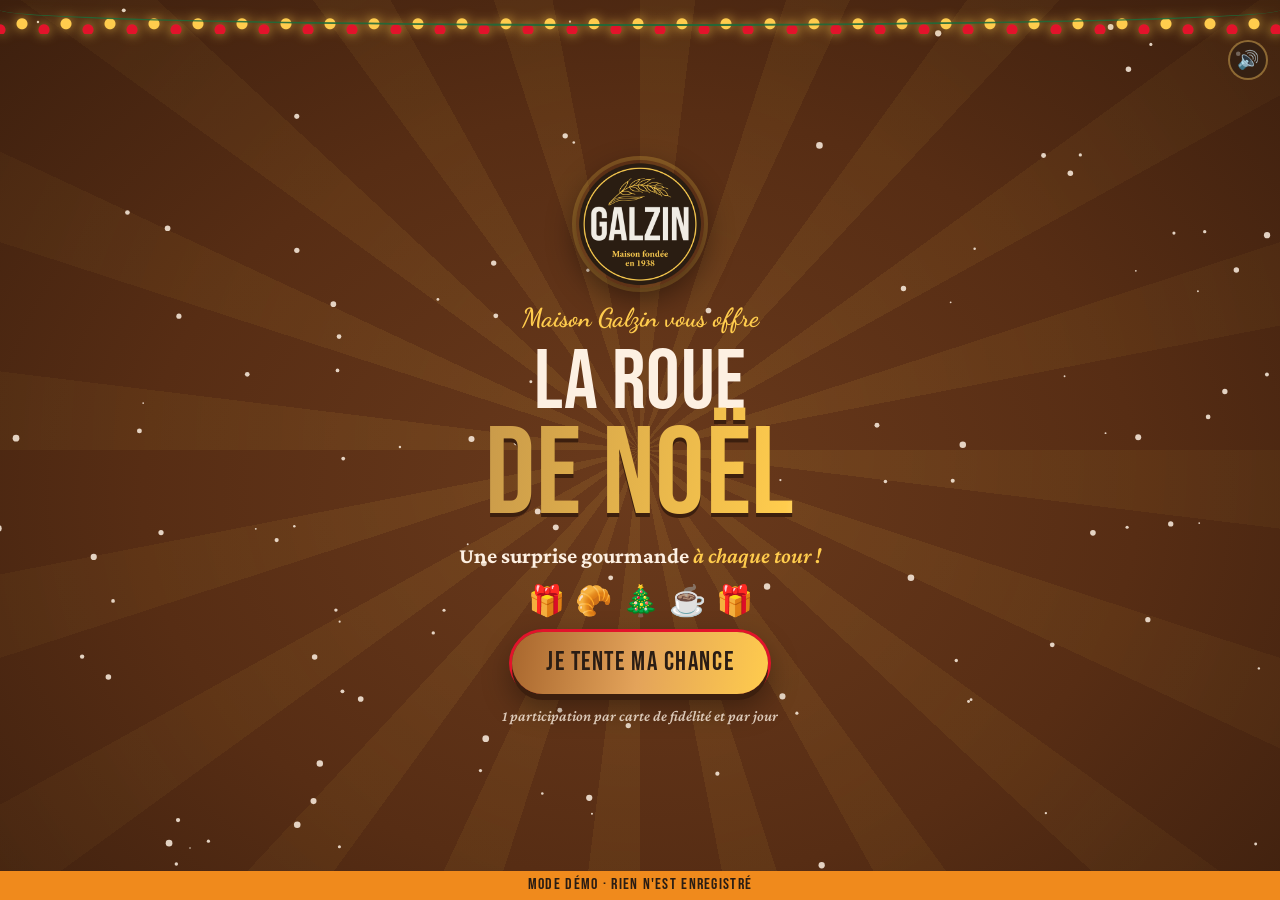
==== public/index.html @ 523971c6 "Roue de Noël Galzin : app mobile + tirage Supabase - 4 écrans animés (accueil, formulaire, roue, tic" ====
<!doctype html>
<html lang="fr">
<head>
  <meta charset="utf-8" />
  <meta name="viewport" content="width=device-width, initial-scale=1, viewport-fit=cover" />
  <meta name="theme-color" content="#3c1f0e" />
  <title>La Roue de Noël — Galzin</title>
  <meta name="description" content="Tournez la roue de Noël Galzin et gagnez une surprise à utiliser en boutique." />
  <link rel="icon" href="assets/img/galzin-logo.png" />
  <link rel="preload" href="assets/fonts/bebas-neue-latin-400-normal.woff2" as="font" type="font/woff2" crossorigin />
  <link rel="stylesheet" href="style.css" />
</head>
<body>
  <!-- Décor animé -->
  <div class="rays" aria-hidden="true"></div>
  <canvas id="snow" aria-hidden="true"></canvas>
  <div class="garland" aria-hidden="true"></div>
  <canvas id="confetti" aria-hidden="true"></canvas>

  <button id="sound" class="sound" aria-label="Couper le son" title="Son">🔊</button>
  <div id="demo" class="demo" hidden>MODE DÉMO · rien n'est enregistré</div>

  <main>
    <!-- 1. ACCUEIL -->
    <section id="s-home" class="screen is-active">
      <img class="logo logo-xl" src="assets/img/galzin-logo.png" alt="Galzin, maison fondée en 1938" />
      <p class="kicker">Maison Galzin vous offre</p>
      <h1 class="title">
        <span class="t-line">LA ROUE</span>
        <span class="t-line t-big">DE NOËL</span>
      </h1>
      <p class="lead">Une surprise gourmande <em>à chaque tour&nbsp;!</em></p>
      <div class="gift-row" aria-hidden="true"><span>🎁</span><span>🥐</span><span>🎄</span><span>☕</span><span>🎁</span></div>
      <button class="btn btn-main" data-go="s-form">Je tente ma chance</button>
      <p class="fine">1 participation par carte de fidélité et par jour</p>
    </section>

    <!-- 2. FORMULAIRE -->
    <section id="s-form" class="screen">
      <img class="logo logo-sm" src="assets/img/galzin-logo.png" alt="Galzin" />
      <h2 class="h2">VOS INFOS</h2>
      <p class="lead small">Pour débloquer la roue, <em>présentez-vous&nbsp;!</em></p>
      <form id="form" class="card" novalidate>
        <label class="field">
          <span>Prénom</span>
          <input name="prenom" autocomplete="given-name" required maxlength="60" placeholder="Marie" />
        </label>
        <label class="field">
          <span>Nom</span>
          <input name="nom" autocomplete="family-name" required maxlength="60" placeholder="Dupont" />
        </label>
        <label class="field">
          <span>N° de carte de fidélité</span>
          <input name="carte" inputmode="numeric" autocomplete="off" required maxlength="30" placeholder="Au dos de votre carte" />
        </label>
        <label class="check">
          <input type="checkbox" name="consent" required />
          <span>J'accepte le <a id="reglement" href="#" target="_blank" rel="noopener">règlement du jeu</a> et que mes informations soient utilisées par Maison Galzin pour ce jeu.</span>
        </label>
        <p id="form-error" class="error" role="alert" hidden></p>
        <button class="btn btn-main" type="submit">Débloquer la roue</button>
      </form>
      <button class="link" data-go="s-home">← Retour</button>
    </section>

    <!-- 3. ROUE -->
    <section id="s-wheel" class="screen">
      <p class="kicker" id="hello">À vous de jouer&nbsp;!</p>
      <h2 class="h2">TOURNEZ LA ROUE</h2>
      <div class="wheel-wrap" id="wheel-wrap">
        <div class="pointer" id="pointer" aria-hidden="true"></div>
        <canvas id="wheel" width="720" height="720" role="img" aria-label="Roue des cadeaux"></canvas>
        <button class="hub" id="spin" aria-label="Tourner la roue">
          <img src="assets/img/galzin-logo.png" alt="" />
          <span>GO</span>
        </button>
      </div>
      <p id="wheel-error" class="error" role="alert" hidden></p>
      <button class="btn btn-main" id="spin-btn">Tourner&nbsp;!</button>
    </section>

    <!-- 4. GAGNÉ -->
    <section id="s-win" class="screen">
      <p class="kicker" id="win-hello">Bravo&nbsp;!</p>
      <h2 class="h2 win-title">VOUS AVEZ GAGNÉ</h2>
      <div class="ticket" id="ticket">
        <div class="ticket-prize">
          <span class="prize-big" id="prize-big">-20%</span>
          <span class="prize-sub" id="prize-sub">Pain au choc</span>
        </div>
        <p class="prize-desc" id="prize-desc"></p>
        <div class="ticket-cut" aria-hidden="true"></div>
        <p class="scan">Présentez cet écran <em>en caisse</em></p>
        <img class="qr" id="qr" alt="QR code à scanner en caisse" />
        <p class="code" id="code">NOEL-XXXX-XXXX</p>
        <div class="live">
          <span class="live-dot"></span>
          <span id="live-clock">--:--:--</span>
          <span class="live-sep">·</span>
          <span id="live-date"></span>
        </div>
        <p class="validite" id="validite"></p>
      </div>
      <p class="fine" id="already" hidden>Vous avez déjà joué aujourd'hui avec cette carte : voici votre cadeau du jour. Revenez demain&nbsp;!</p>
      <p class="fine">Joyeuses fêtes de la part de toute l'équipe Galzin 🎄</p>
    </section>
  </main>

  <script src="config.js"></script>
  <script src="app.js"></script>
</body>
</html>
---- public/style.css ----
/* ==========================================================
   Roue de Noël — Galzin
   DA reprise de MOTION (galzin-fidelite) + couche Noël
   ========================================================== */
@font-face { font-family: "Bebas Neue"; src: url(assets/fonts/bebas-neue-latin-400-normal.woff2) format("woff2"); font-display: swap; }
@font-face { font-family: "Crimson Pro"; font-weight: 700; src: url(assets/fonts/crimson-pro-latin-700-normal.woff2) format("woff2"); font-display: swap; }
@font-face { font-family: "Crimson Pro"; font-weight: 600; font-style: italic; src: url(assets/fonts/crimson-pro-latin-600-italic.woff2) format("woff2"); font-display: swap; }
@font-face { font-family: "Dancing Script"; font-weight: 700; src: url(assets/fonts/dancing-script-latin-700-normal.woff2) format("woff2"); font-display: swap; }

:root {
  --brown: #572d14;
  --brown-2: #3c1f0e;
  --brown-3: #6a3a1c;
  --cream: #fdf0e2;
  --coral: #ee7a63;
  --orange: #f08a1c;
  --red: #e2132b;
  --ink: #2a1d14;
  --gold: #c99a4a;
  --gold-2: #e3a35a;
  --yellow: #ffcc4d;
  --green: #1f6b3a;
  --radius: 22px;
  --ease-pop: cubic-bezier(.2, 1.4, .4, 1);
}

* { box-sizing: border-box; -webkit-tap-highlight-color: transparent; }
html, body { height: 100%; }
body {
  margin: 0;
  min-height: 100dvh;
  overflow-x: hidden;
  color: var(--cream);
  background: radial-gradient(ellipse at 50% 55%, var(--brown-3) 0%, var(--brown) 55%, var(--brown-2) 100%);
  background-color: var(--brown-2);
  font-family: "Crimson Pro", Georgia, serif;
  font-weight: 700;
}

/* ---------- Décor ---------- */
.rays {
  position: fixed; left: 50%; top: 50%;
  width: 220vmax; height: 220vmax;
  margin: -110vmax 0 0 -110vmax;
  background: repeating-conic-gradient(from 0deg, rgba(255, 204, 77, .10) 0deg 7deg, transparent 7deg 18deg);
  -webkit-mask: radial-gradient(circle, #000 0%, transparent 55%);
          mask: radial-gradient(circle, #000 0%, transparent 55%);
  animation: spinRays 60s linear infinite;
  pointer-events: none; z-index: 0;
}
@keyframes spinRays { to { transform: rotate(360deg); } }

#snow, #confetti { position: fixed; inset: 0; width: 100%; height: 100%; pointer-events: none; }
#snow { z-index: 1; }
#confetti { z-index: 50; }

.garland {
  position: fixed; top: 0; left: 0; right: 0; height: 34px; z-index: 5; pointer-events: none;
  background:
    radial-gradient(circle at 50% 70%, var(--yellow) 0 5px, transparent 6px) 0 0 / 44px 34px repeat-x,
    radial-gradient(circle at 50% 70%, var(--red) 0 5px, transparent 6px) 22px 6px / 44px 34px repeat-x;
  filter: drop-shadow(0 0 6px rgba(255, 204, 77, .8));
  animation: blink 1.2s steps(2) infinite;
}
.garland::before {
  content: ""; position: absolute; left: 0; right: 0; top: 10px; height: 14px;
  border-bottom: 2px solid rgba(31, 107, 58, .9);
  border-radius: 0 0 50% 50% / 0 0 100% 100%;
}
@keyframes blink { 50% { filter: drop-shadow(0 0 2px rgba(226, 19, 43, .7)) brightness(.75); } }

.sound {
  position: fixed; top: 40px; right: 12px; z-index: 20;
  width: 40px; height: 40px; border-radius: 50%;
  border: 2px solid rgba(201, 154, 74, .6); background: rgba(42, 29, 20, .6);
  font-size: 18px; cursor: pointer;
}
.demo {
  position: fixed; pointer-events: none; bottom: 0; left: 0; right: 0; z-index: 30;
  background: var(--orange); color: var(--ink); text-align: center;
  font: 16px/1.8 "Bebas Neue", sans-serif; letter-spacing: .08em;
}

/* ---------- Écrans ---------- */
main { position: relative; z-index: 2; }
body.is-demo .screen { padding-bottom: 72px; }
.screen {
  display: none;
  min-height: 100dvh;
  max-width: 480px; margin: 0 auto;
  padding: 56px 16px 40px;
  flex-direction: column; align-items: center; justify-content: center;
  text-align: center; gap: 14px;
}
.screen.is-active { display: flex; }
.screen.is-active > * { animation: rise .7s var(--ease-pop) both; }
.screen.is-active > *:nth-child(2) { animation-delay: .06s; }
.screen.is-active > *:nth-child(3) { animation-delay: .12s; }
.screen.is-active > *:nth-child(4) { animation-delay: .18s; }
.screen.is-active > *:nth-child(5) { animation-delay: .24s; }
.screen.is-active > *:nth-child(6) { animation-delay: .30s; }
.screen.is-active > *:nth-child(7) { animation-delay: .36s; }
@keyframes rise { from { opacity: 0; transform: translateY(26px) scale(.96); } }

.logo { display: block; border-radius: 50%; box-shadow: 0 10px 30px rgba(0, 0, 0, .45), 0 0 0 4px rgba(255, 204, 77, .25); }
.logo-xl { width: 128px; height: 128px; animation: rise .7s var(--ease-pop) both, bob 3.2s ease-in-out 1s infinite !important; }
.logo-sm { width: 72px; height: 72px; }
@keyframes bob { 50% { transform: translateY(-8px) rotate(-4deg); } }

.kicker {
  margin: 0;
  font-family: "Dancing Script", cursive; font-size: 26px; color: var(--yellow);
}
.title { margin: 0; font-family: "Bebas Neue", sans-serif; font-weight: 400; line-height: .85; letter-spacing: .02em; }
.t-line { display: block; font-size: clamp(54px, 17vw, 84px); }
.t-big {
  font-size: clamp(76px, 25vw, 124px);
  background: linear-gradient(100deg, var(--gold) 0%, var(--yellow) 40%, #fff6d8 50%, var(--yellow) 60%, var(--gold) 100%);
  background-size: 250% 100%;
  -webkit-background-clip: text; background-clip: text; color: transparent;
  animation: shine 3s linear infinite;
  filter: drop-shadow(0 4px 0 var(--brown-2));
  padding-top: .14em; margin-top: -.1em;
}
@keyframes shine { to { background-position: -250% 0; } }

.h2 { margin: 0; font: 400 clamp(40px, 12vw, 56px)/.95 "Bebas Neue", sans-serif; letter-spacing: .03em; }
.lead { margin: 0; font-size: 22px; line-height: 1.2; }
.lead em, .scan em { color: var(--yellow); font-style: italic; font-weight: 600; }
.lead.small { font-size: 19px; }
.fine { margin: 0; font-size: 15px; opacity: .8; font-style: italic; font-weight: 600; }

.gift-row { display: flex; gap: 10px; font-size: 30px; }
.gift-row span { animation: hop 1.6s ease-in-out infinite; }
.gift-row span:nth-child(2) { animation-delay: .15s; }
.gift-row span:nth-child(3) { animation-delay: .3s; }
.gift-row span:nth-child(4) { animation-delay: .45s; }
.gift-row span:nth-child(5) { animation-delay: .6s; }
@keyframes hop { 30% { transform: translateY(-10px) rotate(8deg); } 60% { transform: translateY(0); } }

/* ---------- Boutons ---------- */
.btn {
  appearance: none; border: 0; cursor: pointer;
  font: 400 26px/1 "Bebas Neue", sans-serif; letter-spacing: .06em;
  padding: 18px 34px; border-radius: 999px;
}
.btn-main {
  position: relative; overflow: hidden;
  color: var(--ink);
  background: linear-gradient(100deg, #a8662d 0%, var(--gold-2) 50%, var(--yellow) 100%);
  box-shadow: 0 6px 0 var(--brown-2), 0 0 0 3px var(--red), 0 12px 30px rgba(0, 0, 0, .4);
  transition: transform .15s, box-shadow .15s;
  animation: rise .7s var(--ease-pop) both, pulse 2s ease-in-out 1.2s infinite !important;
}
.btn-main::after {
  content: ""; position: absolute; top: 0; bottom: 0; width: 40%; left: -60%;
  background: linear-gradient(100deg, transparent, rgba(255, 255, 255, .7), transparent);
  transform: skewX(-20deg); animation: sweep 2.6s ease-in-out infinite;
}
.btn-main:active { transform: translateY(5px); box-shadow: 0 1px 0 var(--brown-2), 0 0 0 3px var(--red); }
.btn-main:disabled { filter: grayscale(.6) brightness(.8); animation: none !important; cursor: default; }
@keyframes pulse { 50% { transform: scale(1.05); } }
@keyframes sweep { 60%, 100% { left: 130%; } }
.link { background: none; border: 0; color: var(--cream); opacity: .75; font: 600 italic 17px "Crimson Pro", serif; cursor: pointer; }

/* ---------- Formulaire ---------- */
.card {
  width: 100%;
  background: var(--cream); color: var(--ink);
  border-radius: var(--radius); padding: 22px 18px;
  box-shadow: 0 0 0 3px var(--gold), 0 18px 40px rgba(0, 0, 0, .45);
  display: flex; flex-direction: column; gap: 14px; text-align: left;
}
.field { display: flex; flex-direction: column; gap: 6px; }
.field span { font: 400 18px "Bebas Neue", sans-serif; letter-spacing: .06em; color: var(--brown); }
.field input {
  font: 700 19px "Crimson Pro", serif; color: var(--ink);
  padding: 13px 14px; border-radius: 14px;
  border: 2px solid #e7cfae; background: #fff; outline: none;
  transition: border-color .2s, box-shadow .2s, transform .2s;
}
.field input:focus { border-color: var(--gold); box-shadow: 0 0 0 4px rgba(201, 154, 74, .25); transform: scale(1.01); }
.field input.bad { border-color: var(--red); animation: shake .4s; }
.check { display: flex; gap: 10px; align-items: flex-start; font: 600 italic 15px/1.3 "Crimson Pro", serif; color: #7a5232; }
.check input { width: 20px; height: 20px; margin-top: 2px; accent-color: var(--red); flex: none; }
.check a { color: var(--red); }
.check.bad { animation: shake .4s; }
.card .btn-main { margin-top: 6px; align-self: center; }
.error { margin: 0; color: #fff; background: var(--red); border-radius: 12px; padding: 10px 12px; font-size: 16px; text-align: center; }
@keyframes shake { 25% { transform: translateX(-6px); } 75% { transform: translateX(6px); } }

/* ---------- Roue ---------- */
.wheel-wrap { position: relative; width: min(92vw, 420px); aspect-ratio: 1; margin: 10px 0; }
.wheel-wrap::before {
  content: ""; position: absolute; inset: -14px; border-radius: 50%;
  background: radial-gradient(circle, rgba(255, 204, 77, .35), transparent 70%);
  animation: glow 2s ease-in-out infinite;
}
@keyframes glow { 50% { transform: scale(1.06); opacity: .6; } }
#wheel { position: relative; width: 100%; height: 100%; display: block; filter: drop-shadow(0 16px 30px rgba(0, 0, 0, .55)); }
.pointer {
  position: absolute; top: -18px; left: 50%; z-index: 3;
  width: 46px; height: 58px; margin-left: -23px;
  transform-origin: 50% 20%;
  background: var(--red);
  clip-path: polygon(50% 100%, 0 28%, 18% 0, 82% 0, 100% 28%);
  filter: drop-shadow(0 4px 0 var(--brown-2));
}
.pointer::after { content: ""; position: absolute; left: 50%; top: 12px; width: 14px; height: 14px; margin-left: -7px; border-radius: 50%; background: var(--yellow); }
.pointer.tick { animation: tick .12s ease-out; }
@keyframes tick { 40% { transform: rotate(-22deg); } }
.hub {
  position: absolute; left: 50%; top: 50%; z-index: 2;
  width: 27%; aspect-ratio: 1; transform: translate(-50%, -50%);
  border-radius: 50%; border: 5px solid var(--yellow); padding: 0;
  background: var(--brown-2); cursor: pointer; overflow: hidden;
  box-shadow: 0 0 0 4px var(--brown-2), 0 6px 18px rgba(0, 0, 0, .5);
  transition: transform .2s;
}
.hub img { width: 100%; height: 100%; display: block; }
.hub span {
  position: absolute; inset: 0; display: grid; place-items: center;
  font: 400 34px "Bebas Neue", sans-serif; color: var(--ink);
  background: rgba(255, 204, 77, .92); opacity: 0; transition: opacity .3s;
}
.hub:hover span, .hub:focus-visible span { opacity: 1; }
.hub:active { transform: translate(-50%, -50%) scale(.93); }

/* ---------- Ticket gagnant ---------- */
.win-title { animation: rise .7s var(--ease-pop) both, wiggle 2.4s ease-in-out 1s infinite !important; }
@keyframes wiggle { 10% { transform: rotate(-3deg) scale(1.04); } 20% { transform: rotate(3deg) scale(1.04); } 30% { transform: none; } }
.ticket {
  position: relative; width: 100%;
  background: var(--cream); color: var(--ink);
  border-radius: var(--radius); padding: 22px 18px 18px;
  box-shadow: 0 0 0 3px var(--gold), 0 0 0 7px var(--red), 0 22px 50px rgba(0, 0, 0, .5);
}
.ticket-prize { display: flex; flex-direction: column; align-items: center; }
.prize-big {
  font: 400 clamp(72px, 24vw, 108px)/.9 "Bebas Neue", sans-serif; color: var(--red);
  text-shadow: 0 4px 0 var(--brown-2);
  animation: popIn .9s var(--ease-pop) .3s both;
}
.prize-sub { font: 400 34px/1 "Bebas Neue", sans-serif; color: var(--brown); letter-spacing: .03em; }
@keyframes popIn { from { transform: scale(0) rotate(-20deg); } }
.prize-desc { margin: 8px 0 0; font: 600 italic 19px "Crimson Pro", serif; color: #7a5232; }
.ticket-cut { margin: 16px -18px; border-top: 3px dashed #e1c49b; position: relative; }
.ticket-cut::before, .ticket-cut::after {
  content: ""; position: absolute; top: -14px; width: 26px; height: 26px; border-radius: 50%; background: var(--brown);
}
.ticket-cut::before { left: -13px; } .ticket-cut::after { right: -13px; }
.scan { margin: 0 0 10px; font-size: 20px; }
.scan em { color: var(--red); }
.qr { width: min(62vw, 230px); aspect-ratio: 1; object-fit: contain; display: block; margin: 0 auto; background: #fff; border-radius: 12px; padding: 6px; box-shadow: 0 0 0 2px #e7cfae; }
.code { margin: 10px 0 4px; font: 400 30px "Bebas Neue", sans-serif; letter-spacing: .12em; color: var(--brown); }
.live { display: inline-flex; align-items: center; gap: 8px; font: 400 20px "Bebas Neue", sans-serif; letter-spacing: .06em; color: var(--green); background: #e9f5ec; padding: 4px 14px; border-radius: 999px; }
.live-dot { width: 10px; height: 10px; border-radius: 50%; background: #23a455; animation: livePulse 1s ease-in-out infinite; }
@keyframes livePulse { 50% { box-shadow: 0 0 0 6px rgba(35, 164, 85, .25); transform: scale(.8); } }
.live-sep { opacity: .5; }
.validite { margin: 10px 0 0; font: 600 italic 14px "Crimson Pro", serif; color: #7a5232; }

@media (prefers-reduced-motion: reduce) {
  *, *::before, *::after { animation-duration: .001s !important; animation-iteration-count: 1 !important; }
}
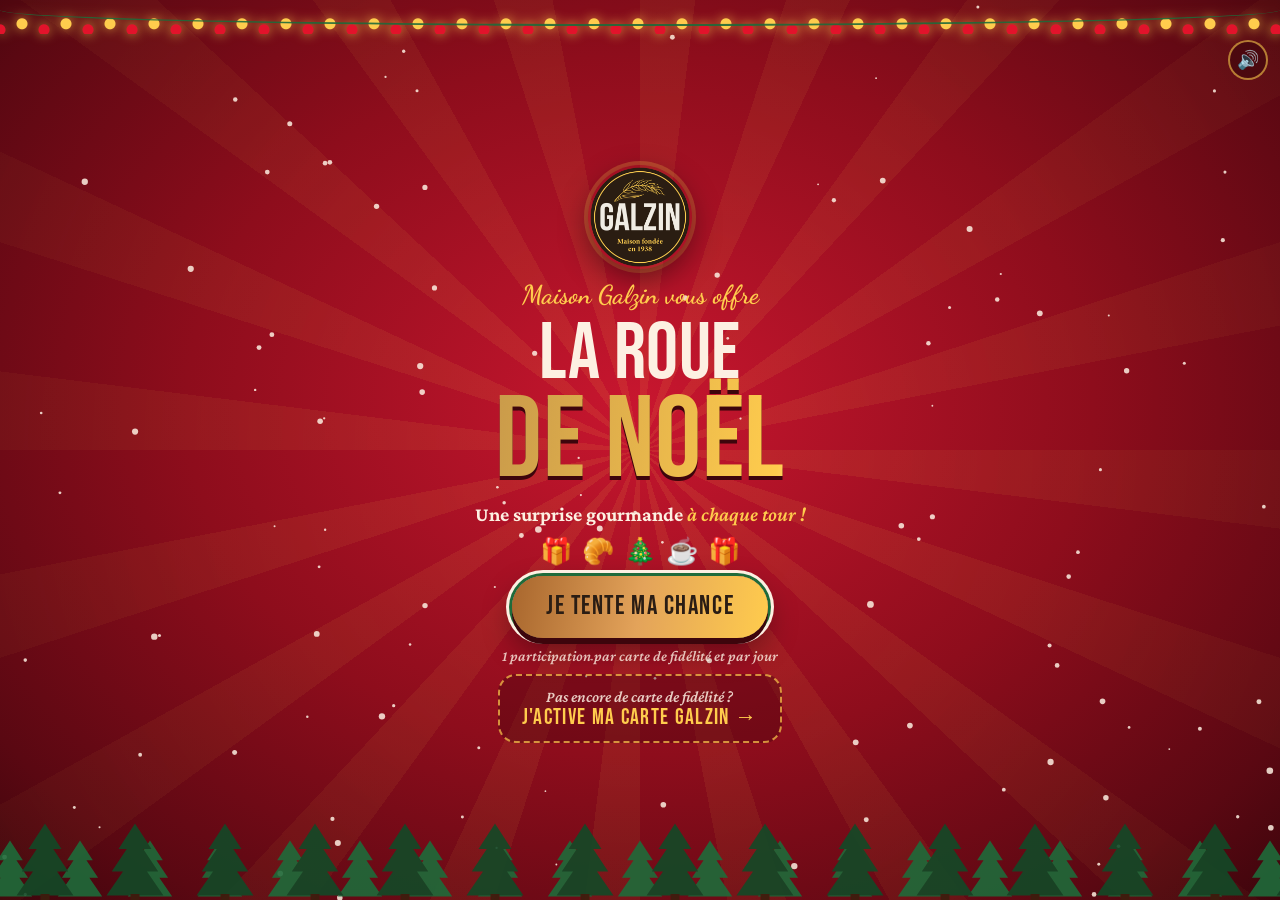
==== commit 68c9d588: "DA Noël (rouge, vert sapin, or) + bouton d'activation de la carte fidélité - Fond rouge Noël, sapins" ====
--- a/public/index.html
+++ b/public/index.html
@@ -3,7 +3,7 @@
 <head>
   <meta charset="utf-8" />
   <meta name="viewport" content="width=device-width, initial-scale=1, viewport-fit=cover" />
-  <meta name="theme-color" content="#3c1f0e" />
+  <meta name="theme-color" content="#8e0d1c" />
   <title>La Roue de Noël — Galzin</title>
   <meta name="description" content="Tournez la roue de Noël Galzin et gagnez une surprise à utiliser en boutique." />
   <link rel="icon" href="assets/img/galzin-logo.png" />
@@ -14,6 +14,7 @@
   <!-- Décor animé -->
   <div class="rays" aria-hidden="true"></div>
   <canvas id="snow" aria-hidden="true"></canvas>
+  <div class="pines" aria-hidden="true"></div>
   <div class="garland" aria-hidden="true"></div>
   <canvas id="confetti" aria-hidden="true"></canvas>
 
@@ -33,6 +34,10 @@
       <div class="gift-row" aria-hidden="true"><span>🎁</span><span>🥐</span><span>🎄</span><span>☕</span><span>🎁</span></div>
       <button class="btn btn-main" data-go="s-form">Je tente ma chance</button>
       <p class="fine">1 participation par carte de fidélité et par jour</p>
+      <a class="btn-ghost js-fidelite" href="https://www.galzin.fr/fidelite/" target="_blank" rel="noopener">
+        <small>Pas encore de carte de fidélité&nbsp;?</small>
+        <strong>J'active ma carte Galzin →</strong>
+      </a>
     </section>
 
     <!-- 2. FORMULAIRE -->
@@ -52,6 +57,7 @@
         <label class="field">
           <span>N° de carte de fidélité</span>
           <input name="carte" inputmode="numeric" autocomplete="off" required maxlength="30" placeholder="Au dos de votre carte" />
+          <p class="hint">Pas encore de carte&nbsp;? <a class="js-fidelite" href="https://www.galzin.fr/fidelite/" target="_blank" rel="noopener">Activez-la sur galzin.fr</a>, puis revenez jouer&nbsp;!</p>
         </label>
         <label class="check">
           <input type="checkbox" name="consent" required />
--- a/public/style.css
+++ b/public/style.css
@@ -20,6 +20,12 @@
   --gold-2: #e3a35a;
   --yellow: #ffcc4d;
   --green: #1f6b3a;
+  --green-2: #124a27;
+  /* Noël */
+  --noel: #c8162f;
+  --noel-2: #8e0d1c;
+  --noel-3: #5a0812;
+  --noel-4: #3d050c;
   --radius: 22px;
   --ease-pop: cubic-bezier(.2, 1.4, .4, 1);
 }
@@ -31,8 +37,8 @@
   min-height: 100dvh;
   overflow-x: hidden;
   color: var(--cream);
-  background: radial-gradient(ellipse at 50% 55%, var(--brown-3) 0%, var(--brown) 55%, var(--brown-2) 100%);
-  background-color: var(--brown-2);
+  background: radial-gradient(ellipse at 50% 45%, var(--noel) 0%, var(--noel-2) 50%, var(--noel-3) 85%, var(--noel-4) 100%);
+  background-color: var(--noel-3);
   font-family: "Crimson Pro", Georgia, serif;
   font-weight: 700;
 }
@@ -50,6 +56,13 @@
 }
 @keyframes spinRays { to { transform: rotate(360deg); } }
 
+.pines {
+  position: fixed; left: 0; right: 0; bottom: 0; height: 120px; z-index: 1; pointer-events: none; opacity: .9;
+  background:
+    url("data:image/svg+xml,%3Csvg xmlns='http://www.w3.org/2000/svg' viewBox='0 0 120 120'%3E%3Cpath d='M60 18 82 52H71l20 30H76l22 32H22l22-32H29l20-30H38z' fill='%23124a27'/%3E%3Crect x='54' y='112' width='12' height='8' fill='%233c1f0e'/%3E%3C/svg%3E") 0 100% / 90px 90px repeat-x,
+    url("data:image/svg+xml,%3Csvg xmlns='http://www.w3.org/2000/svg' viewBox='0 0 120 120'%3E%3Cpath d='M60 18 82 52H71l20 30H76l22 32H22l22-32H29l20-30H38z' fill='%231f6b3a'/%3E%3C/svg%3E") 45px 100% / 70px 70px repeat-x;
+  -webkit-mask: linear-gradient(transparent, #000 40%); mask: linear-gradient(transparent, #000 40%);
+}
 #snow, #confetti { position: fixed; inset: 0; width: 100%; height: 100%; pointer-events: none; }
 #snow { z-index: 1; }
 #confetti { z-index: 50; }
@@ -72,12 +85,12 @@
 .sound {
   position: fixed; top: 40px; right: 12px; z-index: 20;
   width: 40px; height: 40px; border-radius: 50%;
-  border: 2px solid rgba(201, 154, 74, .6); background: rgba(42, 29, 20, .6);
+  border: 2px solid rgba(255, 204, 77, .6); background: rgba(61, 5, 12, .6);
   font-size: 18px; cursor: pointer;
 }
 .demo {
   position: fixed; pointer-events: none; bottom: 0; left: 0; right: 0; z-index: 30;
-  background: var(--orange); color: var(--ink); text-align: center;
+  background: var(--yellow); color: var(--ink); text-align: center;
   font: 16px/1.8 "Bebas Neue", sans-serif; letter-spacing: .08em;
 }
 
@@ -103,7 +116,7 @@
 @keyframes rise { from { opacity: 0; transform: translateY(26px) scale(.96); } }
 
 .logo { display: block; border-radius: 50%; box-shadow: 0 10px 30px rgba(0, 0, 0, .45), 0 0 0 4px rgba(255, 204, 77, .25); }
-.logo-xl { width: 128px; height: 128px; animation: rise .7s var(--ease-pop) both, bob 3.2s ease-in-out 1s infinite !important; }
+.logo-xl { width: 104px; height: 104px; animation: rise .7s var(--ease-pop) both, bob 3.2s ease-in-out 1s infinite !important; }
 .logo-sm { width: 72px; height: 72px; }
 @keyframes bob { 50% { transform: translateY(-8px) rotate(-4deg); } }
 
@@ -119,7 +132,7 @@
   background-size: 250% 100%;
   -webkit-background-clip: text; background-clip: text; color: transparent;
   animation: shine 3s linear infinite;
-  filter: drop-shadow(0 4px 0 var(--brown-2));
+  filter: drop-shadow(0 4px 0 var(--noel-4));
   padding-top: .14em; margin-top: -.1em;
 }
 @keyframes shine { to { background-position: -250% 0; } }
@@ -130,7 +143,7 @@
 .lead.small { font-size: 19px; }
 .fine { margin: 0; font-size: 15px; opacity: .8; font-style: italic; font-weight: 600; }
 
-.gift-row { display: flex; gap: 10px; font-size: 30px; }
+.gift-row { display: flex; gap: 10px; font-size: 26px; }
 .gift-row span { animation: hop 1.6s ease-in-out infinite; }
 .gift-row span:nth-child(2) { animation-delay: .15s; }
 .gift-row span:nth-child(3) { animation-delay: .3s; }
@@ -148,7 +161,7 @@
   position: relative; overflow: hidden;
   color: var(--ink);
   background: linear-gradient(100deg, #a8662d 0%, var(--gold-2) 50%, var(--yellow) 100%);
-  box-shadow: 0 6px 0 var(--brown-2), 0 0 0 3px var(--red), 0 12px 30px rgba(0, 0, 0, .4);
+  box-shadow: 0 6px 0 var(--noel-4), 0 0 0 3px var(--green), 0 0 0 6px var(--cream), 0 12px 30px rgba(0, 0, 0, .4);
   transition: transform .15s, box-shadow .15s;
   animation: rise .7s var(--ease-pop) both, pulse 2s ease-in-out 1.2s infinite !important;
 }
@@ -157,10 +170,23 @@
   background: linear-gradient(100deg, transparent, rgba(255, 255, 255, .7), transparent);
   transform: skewX(-20deg); animation: sweep 2.6s ease-in-out infinite;
 }
-.btn-main:active { transform: translateY(5px); box-shadow: 0 1px 0 var(--brown-2), 0 0 0 3px var(--red); }
+.btn-main:active { transform: translateY(5px); box-shadow: 0 1px 0 var(--noel-4), 0 0 0 3px var(--green), 0 0 0 6px var(--cream); }
 .btn-main:disabled { filter: grayscale(.6) brightness(.8); animation: none !important; cursor: default; }
 @keyframes pulse { 50% { transform: scale(1.05); } }
 @keyframes sweep { 60%, 100% { left: 130%; } }
+.btn-ghost {
+  display: inline-flex; flex-direction: column; align-items: center; gap: 2px;
+  text-decoration: none; color: var(--cream);
+  padding: 12px 22px; border-radius: 18px;
+  border: 2px dashed rgba(255, 204, 77, .7); background: rgba(61, 5, 12, .35);
+  transition: transform .2s, background .2s;
+}
+.btn-ghost small { font: 600 italic 16px "Crimson Pro", serif; opacity: .85; }
+.btn-ghost strong { font: 400 22px/1 "Bebas Neue", sans-serif; letter-spacing: .06em; color: var(--yellow); }
+.btn-ghost:hover, .btn-ghost:focus-visible { background: rgba(61, 5, 12, .6); transform: scale(1.03); }
+.btn-ghost:active { transform: scale(.97); }
+.hint { margin: 2px 0 0; font: 600 italic 14px "Crimson Pro", serif; color: #7a5232; }
+.hint a { color: var(--noel); font-weight: 700; }
 .link { background: none; border: 0; color: var(--cream); opacity: .75; font: 600 italic 17px "Crimson Pro", serif; cursor: pointer; }
 
 /* ---------- Formulaire ---------- */
@@ -168,7 +194,7 @@
   width: 100%;
   background: var(--cream); color: var(--ink);
   border-radius: var(--radius); padding: 22px 18px;
-  box-shadow: 0 0 0 3px var(--gold), 0 18px 40px rgba(0, 0, 0, .45);
+  box-shadow: 0 0 0 3px var(--gold), 0 0 0 7px var(--green), 0 18px 40px rgba(0, 0, 0, .45);
   display: flex; flex-direction: column; gap: 14px; text-align: left;
 }
 .field { display: flex; flex-direction: column; gap: 6px; }
@@ -182,11 +208,11 @@
 .field input:focus { border-color: var(--gold); box-shadow: 0 0 0 4px rgba(201, 154, 74, .25); transform: scale(1.01); }
 .field input.bad { border-color: var(--red); animation: shake .4s; }
 .check { display: flex; gap: 10px; align-items: flex-start; font: 600 italic 15px/1.3 "Crimson Pro", serif; color: #7a5232; }
-.check input { width: 20px; height: 20px; margin-top: 2px; accent-color: var(--red); flex: none; }
+.check input { width: 20px; height: 20px; margin-top: 2px; accent-color: var(--noel); flex: none; }
 .check a { color: var(--red); }
 .check.bad { animation: shake .4s; }
 .card .btn-main { margin-top: 6px; align-self: center; }
-.error { margin: 0; color: #fff; background: var(--red); border-radius: 12px; padding: 10px 12px; font-size: 16px; text-align: center; }
+.error { margin: 0; color: #fff; background: var(--noel-2); box-shadow: 0 0 0 2px var(--yellow); border-radius: 12px; padding: 10px 12px; font-size: 16px; text-align: center; }
 @keyframes shake { 25% { transform: translateX(-6px); } 75% { transform: translateX(6px); } }
 
 /* ---------- Roue ---------- */
@@ -202,11 +228,11 @@
   position: absolute; top: -18px; left: 50%; z-index: 3;
   width: 46px; height: 58px; margin-left: -23px;
   transform-origin: 50% 20%;
-  background: var(--red);
+  background: linear-gradient(180deg, var(--yellow), var(--gold));
   clip-path: polygon(50% 100%, 0 28%, 18% 0, 82% 0, 100% 28%);
-  filter: drop-shadow(0 4px 0 var(--brown-2));
-}
-.pointer::after { content: ""; position: absolute; left: 50%; top: 12px; width: 14px; height: 14px; margin-left: -7px; border-radius: 50%; background: var(--yellow); }
+  filter: drop-shadow(0 4px 0 var(--noel-4));
+}
+.pointer::after { content: ""; position: absolute; left: 50%; top: 12px; width: 14px; height: 14px; margin-left: -7px; border-radius: 50%; background: var(--noel); }
 .pointer.tick { animation: tick .12s ease-out; }
 @keyframes tick { 40% { transform: rotate(-22deg); } }
 .hub {
@@ -233,12 +259,12 @@
   position: relative; width: 100%;
   background: var(--cream); color: var(--ink);
   border-radius: var(--radius); padding: 22px 18px 18px;
-  box-shadow: 0 0 0 3px var(--gold), 0 0 0 7px var(--red), 0 22px 50px rgba(0, 0, 0, .5);
+  box-shadow: 0 0 0 3px var(--gold), 0 0 0 7px var(--green), 0 22px 50px rgba(0, 0, 0, .5);
 }
 .ticket-prize { display: flex; flex-direction: column; align-items: center; }
 .prize-big {
-  font: 400 clamp(72px, 24vw, 108px)/.9 "Bebas Neue", sans-serif; color: var(--red);
-  text-shadow: 0 4px 0 var(--brown-2);
+  font: 400 clamp(72px, 24vw, 108px)/.9 "Bebas Neue", sans-serif; color: var(--noel);
+  text-shadow: 0 4px 0 var(--noel-4);
   animation: popIn .9s var(--ease-pop) .3s both;
 }
 .prize-sub { font: 400 34px/1 "Bebas Neue", sans-serif; color: var(--brown); letter-spacing: .03em; }
@@ -246,11 +272,11 @@
 .prize-desc { margin: 8px 0 0; font: 600 italic 19px "Crimson Pro", serif; color: #7a5232; }
 .ticket-cut { margin: 16px -18px; border-top: 3px dashed #e1c49b; position: relative; }
 .ticket-cut::before, .ticket-cut::after {
-  content: ""; position: absolute; top: -14px; width: 26px; height: 26px; border-radius: 50%; background: var(--brown);
+  content: ""; position: absolute; top: -14px; width: 26px; height: 26px; border-radius: 50%; background: var(--noel-2);
 }
 .ticket-cut::before { left: -13px; } .ticket-cut::after { right: -13px; }
 .scan { margin: 0 0 10px; font-size: 20px; }
-.scan em { color: var(--red); }
+.scan em { color: var(--noel); }
 .qr { width: min(62vw, 230px); aspect-ratio: 1; object-fit: contain; display: block; margin: 0 auto; background: #fff; border-radius: 12px; padding: 6px; box-shadow: 0 0 0 2px #e7cfae; }
 .code { margin: 10px 0 4px; font: 400 30px "Bebas Neue", sans-serif; letter-spacing: .12em; color: var(--brown); }
 .live { display: inline-flex; align-items: center; gap: 8px; font: 400 20px "Bebas Neue", sans-serif; letter-spacing: .06em; color: var(--green); background: #e9f5ec; padding: 4px 14px; border-radius: 999px; }
@@ -262,3 +288,9 @@
 @media (prefers-reduced-motion: reduce) {
   *, *::before, *::after { animation-duration: .001s !important; animation-iteration-count: 1 !important; }
 }
+
+/* Accueil compact : tout doit tenir sans scroller sur un téléphone */
+#s-home { gap: 10px; padding-top: 48px; }
+#s-home .t-line { font-size: clamp(48px, 15vw, 80px); }
+#s-home .t-big { font-size: clamp(68px, 22vw, 116px); }
+#s-home .lead { font-size: 20px; }
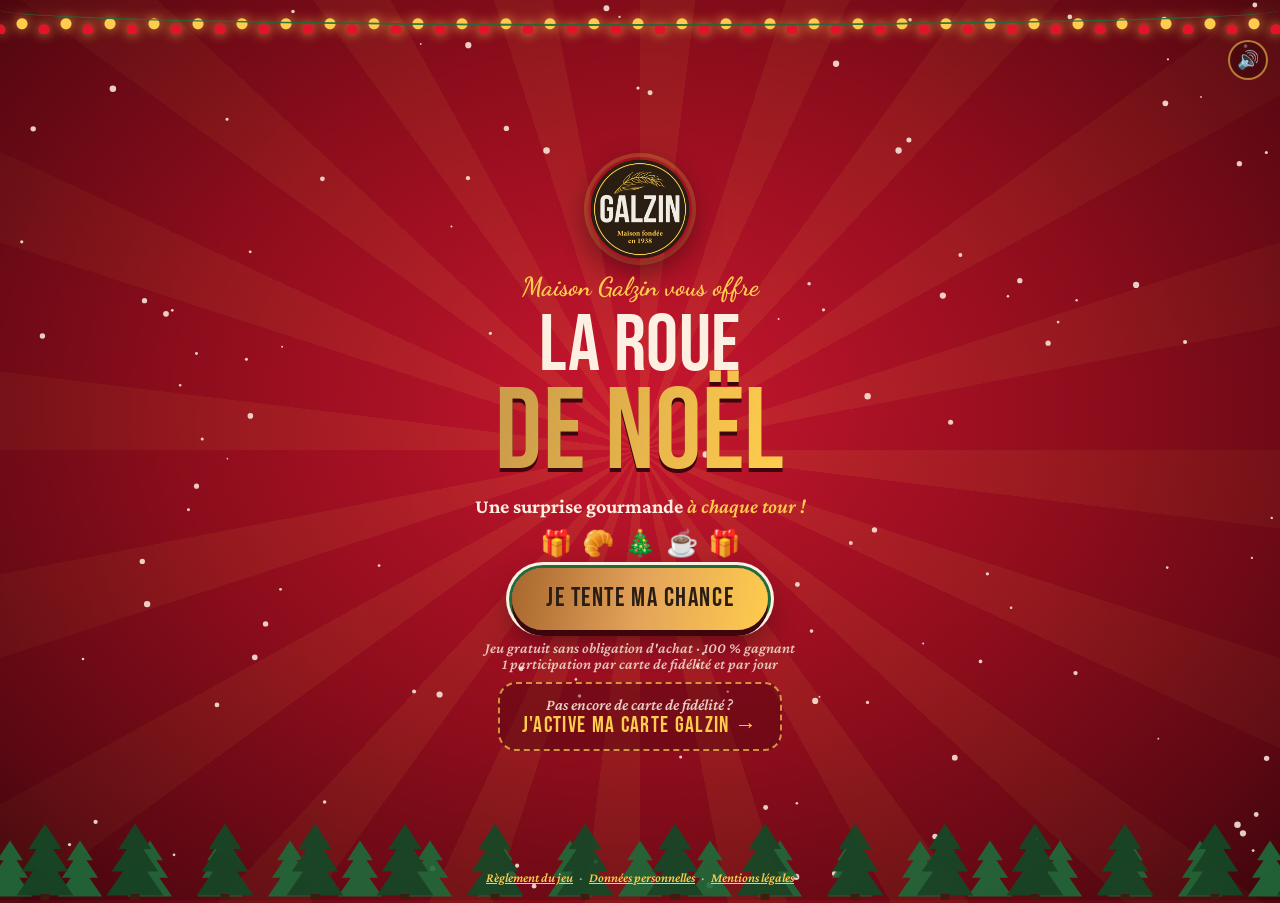
==== commit 88f52bd9: "Règlement du jeu, politique RGPD et mentions légales - Page reglement.html (règlement 12 articles, d" ====
--- a/public/index.html
+++ b/public/index.html
@@ -33,7 +33,7 @@
       <p class="lead">Une surprise gourmande <em>à chaque tour&nbsp;!</em></p>
       <div class="gift-row" aria-hidden="true"><span>🎁</span><span>🥐</span><span>🎄</span><span>☕</span><span>🎁</span></div>
       <button class="btn btn-main" data-go="s-form">Je tente ma chance</button>
-      <p class="fine">1 participation par carte de fidélité et par jour</p>
+      <p class="fine">Jeu gratuit sans obligation d'achat · 100 % gagnant<br />1 participation par carte de fidélité et par jour</p>
       <a class="btn-ghost js-fidelite" href="https://www.galzin.fr/fidelite/" target="_blank" rel="noopener">
         <small>Pas encore de carte de fidélité&nbsp;?</small>
         <strong>J'active ma carte Galzin →</strong>
@@ -61,8 +61,9 @@
         </label>
         <label class="check">
           <input type="checkbox" name="consent" required />
-          <span>J'accepte le <a id="reglement" href="#" target="_blank" rel="noopener">règlement du jeu</a> et que mes informations soient utilisées par Maison Galzin pour ce jeu.</span>
+          <span>Je certifie être majeur(e) et j'accepte le <a id="reglement" href="reglement.html#reglement" target="_blank" rel="noopener">règlement du jeu</a>.</span>
         </label>
+        <p class="rgpd">Vos prénom, nom et n° de carte sont utilisés par GALZIN GOURMET uniquement pour organiser le jeu, limiter à une participation par jour et vérifier votre gain en caisse. Ils ne servent pas à la prospection et sont supprimés automatiquement après 3 mois. Vous pouvez exercer vos droits (accès, rectification, effacement, opposition) : <a href="reglement.html#donnees" target="_blank" rel="noopener">en savoir plus</a>.</p>
         <p id="form-error" class="error" role="alert" hidden></p>
         <button class="btn btn-main" type="submit">Débloquer la roue</button>
       </form>
@@ -109,8 +110,17 @@
       </div>
       <p class="fine" id="already" hidden>Vous avez déjà joué aujourd'hui avec cette carte : voici votre cadeau du jour. Revenez demain&nbsp;!</p>
       <p class="fine">Joyeuses fêtes de la part de toute l'équipe Galzin 🎄</p>
+      <p class="fine small-print">Lot nominatif, valable le jour du gain, non échangeable ni remboursable. <a href="reglement.html#reglement" target="_blank" rel="noopener">Règlement</a></p>
     </section>
   </main>
+
+  <footer class="legal-links">
+    <a href="reglement.html#reglement">Règlement du jeu</a>
+    <span aria-hidden="true">·</span>
+    <a href="reglement.html#donnees">Données personnelles</a>
+    <span aria-hidden="true">·</span>
+    <a href="reglement.html#mentions">Mentions légales</a>
+  </footer>
 
   <script src="config.js"></script>
   <script src="app.js"></script>
--- a/public/style.css
+++ b/public/style.css
@@ -294,3 +294,16 @@
 #s-home .t-line { font-size: clamp(48px, 15vw, 80px); }
 #s-home .t-big { font-size: clamp(68px, 22vw, 116px); }
 #s-home .lead { font-size: 20px; }
+
+/* Légal */
+.rgpd { margin: 0; font: 600 italic 12.5px/1.35 "Crimson Pro", serif; color: #8a6a4d; }
+.rgpd a { color: var(--noel); }
+.small-print { font-size: 13px; }
+.small-print a, .legal-links a { color: var(--yellow); }
+.legal-links {
+  position: relative; z-index: 3; text-align: center;
+  padding: 0 16px 18px; margin-top: -30px;
+  font: 600 italic 13px "Crimson Pro", serif; color: var(--cream);
+}
+.legal-links span { opacity: .6; margin: 0 4px; }
+body.is-demo .legal-links { padding-bottom: 46px; }
